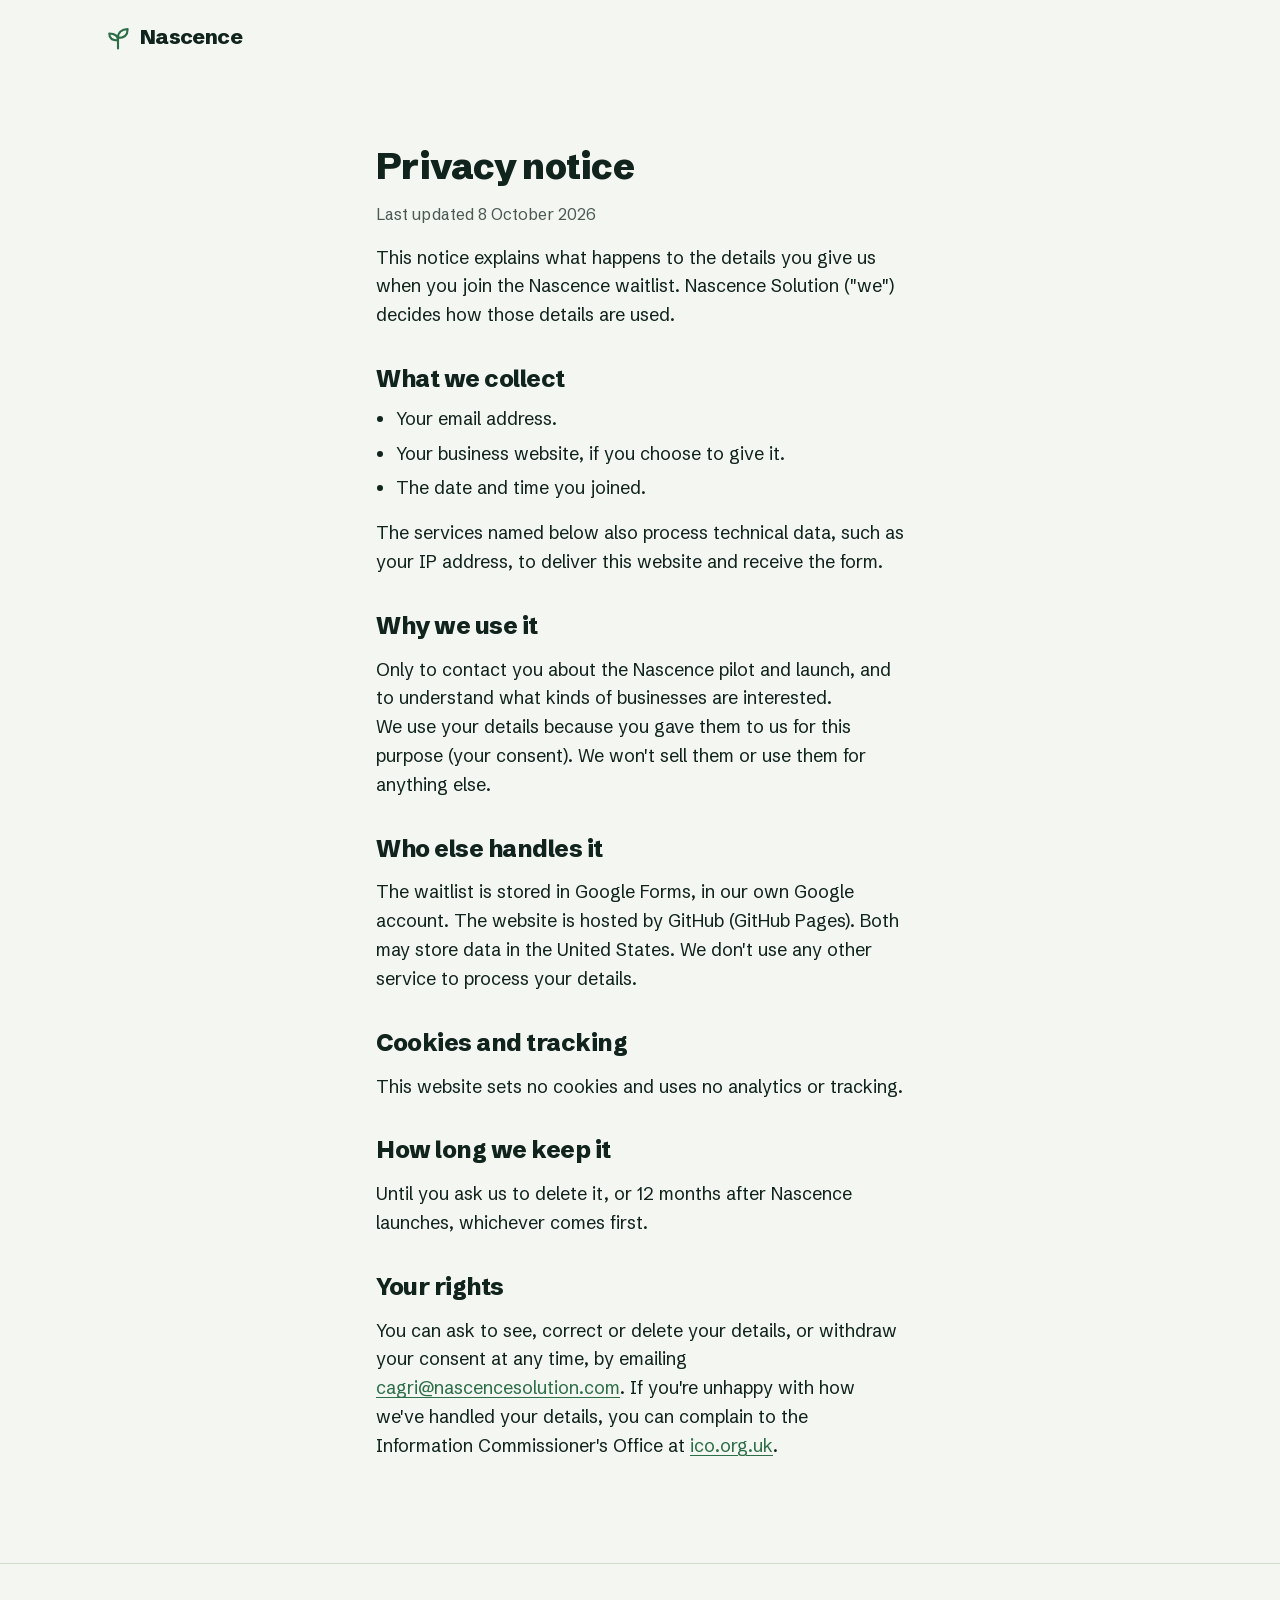
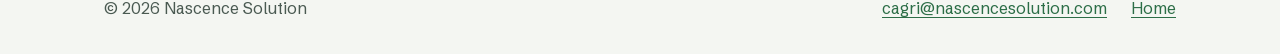
==== privacy/index.html @ f32fb053 "Nascence landing page and pilot waitlist Static site for nascencesolution.com: landing page, Google " ====
<!doctype html>
<!--
  Privacy notice for the waitlist.

  WHY THIS PAGE EXISTS
  The waitlist collects email addresses from UK visitors, which makes this
  personal data under the UK GDPR. The ICO expects a plain-language notice at
  the point of collection saying who we are, what we collect, why, who
  processes it, how long we keep it and how to exercise rights. It is linked
  directly under the form.

  KEEP IT TRUE
  Everything here must stay accurate as the site changes. If analytics, cookies
  or a new processor are ever added, this page must change in the same deploy.
  The legal entity line must be updated once the company is incorporated
  (see BEFORE-PRODUCTION.md).
-->
<html lang="en-GB">
<head>
  <meta charset="utf-8">
  <meta name="viewport" content="width=device-width, initial-scale=1">
  <!-- Same policy as index.html, minus the Google Forms allowance: this page
       has no form and no script. -->
  <meta http-equiv="Content-Security-Policy" content="default-src 'none'; style-src 'self'; font-src 'self'; img-src 'self' data:; base-uri 'none'; form-action 'none'">
  <meta name="referrer" content="strict-origin-when-cross-origin">
  <title>Privacy notice | Nascence</title>
  <meta name="description" content="How Nascence handles the details you give when you join the waitlist.">
  <link rel="canonical" href="https://nascencesolution.com/privacy/">
  <meta name="theme-color" content="#F4F6F2">
  <link rel="icon" href="/assets/favicon.svg" type="image/svg+xml">
  <link rel="stylesheet" href="/assets/styles.css">
</head>
<body>
  <a class="skip-link" href="#main">Skip to content</a>
  <header class="site-header">
    <div class="wrap header-row">
      <a class="wordmark" href="/" aria-label="Nascence home">
        <svg class="wordmark-mark" viewBox="0 0 32 32" aria-hidden="true" focusable="false">
          <path d="M16 29V15" />
          <path d="M16 17c0-6 4-10 11-10 0 7-4 10-11 10Z" />
          <path d="M16 20c0-5-3.5-8-10-8 0 6 3.5 8 10 8Z" />
        </svg>
        <span>Nascence</span>
      </a>
    </div>
  </header>

  <main id="main" class="page">
    <div class="wrap prose">
      <h1>Privacy notice</h1>
      <p class="muted">Last updated 8 October 2026</p>

      <p>This notice explains what happens to the details you give us when you join the Nascence waitlist. Nascence Solution ("we") decides how those details are used.</p>

      <h2>What we collect</h2>
      <ul>
        <li>Your email address.</li>
        <li>Your business website, if you choose to give it.</li>
        <li>The date and time you joined.</li>
      </ul>
      <p>The services named below also process technical data, such as your IP address, to deliver this website and receive the form.</p>

      <h2>Why we use it</h2>
      <p>Only to contact you about the Nascence pilot and launch, and to understand what kinds of businesses are interested. We use your details because you gave them to us for this purpose (your consent). We won't sell them or use them for anything else.</p>

      <h2>Who else handles it</h2>
      <p>The waitlist is stored in Google Forms, in our own Google account. The website is hosted by GitHub (GitHub Pages). Both may store data in the United States. We don't use any other service to process your details.</p>

      <h2>Cookies and tracking</h2>
      <p>This website sets no cookies and uses no analytics or tracking.</p>

      <h2>How long we keep it</h2>
      <p>Until you ask us to delete it, or 12 months after Nascence launches, whichever comes first.</p>

      <h2>Your rights</h2>
      <p>You can ask to see, correct or delete your details, or withdraw your consent at any time, by emailing <a href="mailto:cagri@nascencesolution.com">cagri@nascencesolution.com</a>. If you're unhappy with how we've handled your details, you can complain to the Information Commissioner's Office at <a href="https://ico.org.uk/make-a-complaint/">ico.org.uk</a>.</p>
    </div>
  </main>

  <footer class="site-footer">
    <div class="wrap footer-row">
      <p>© 2026 Nascence Solution</p>
      <ul class="footer-links">
        <li><a href="mailto:cagri@nascencesolution.com">cagri@nascencesolution.com</a></li>
        <li><a href="/">Home</a></li>
      </ul>
    </div>
  </footer>
</body>
</html>
---- assets/styles.css ----
/*
  Nascence landing page styles.

  DESIGN INTENT (why it looks like this)
  - Audience: UK small-business owners (joiners, cafés, accountants, shops).
    They need to trust it with ad money, so the page is calm, readable and
    plain. All the boldness goes into one place: the hero "experiment" that
    shows three ad versions with budget moving between them. Everything else
    stays quiet.
  - Palette: "new growth". Deep green ink on a cool, faintly green paper, with
    one marigold accent reserved for the winning ad version. Marigold means
    "this one is winning" and is used nowhere else.
  - Type: one family, Schibsted Grotesk (SIL Open Font License, self-hosted in
    /fonts so no request goes to Google). The ad cards deliberately use Arial
    because that is what real Google search ads render in, which makes the
    illustration instantly recognisable.
  - Type scale follows the classic progression from The Elements of
    Typographic Style (14 / 16 / 18 / 21 / 24 / 36 / 48 / 60 px).

  CSS STRUCTURE
  Tokens -> base -> layout helpers -> components, in source order. Components
  use single-class selectors so specificity stays flat and section spacing
  can't be accidentally cancelled by a more specific rule.
*/

/* ---------- Fonts ---------- */

/* Latin covers English copy; latin-ext covers names with accents (e.g. Ç, ğ)
   that waitlist users might type and that we may later show back to them. */
@font-face {
  font-family: "Schibsted Grotesk";
  font-style: normal;
  font-weight: 400 900;
  font-display: swap;
  src: url("/fonts/schibsted-grotesk-latin.woff2") format("woff2");
  unicode-range: U+0000-00FF, U+0131, U+0152-0153, U+02BB-02BC, U+02C6, U+02DA, U+02DC, U+0304, U+0308, U+0329, U+2000-206F, U+20AC, U+2122, U+2191, U+2193, U+2212, U+2215, U+FEFF, U+FFFD;
}
@font-face {
  font-family: "Schibsted Grotesk";
  font-style: normal;
  font-weight: 400 900;
  font-display: swap;
  src: url("/fonts/schibsted-grotesk-latin-ext.woff2") format("woff2");
  unicode-range: U+0100-02BA, U+02BD-02C5, U+02C7-02CC, U+02CE-02D7, U+02DD-02FF, U+0304, U+0308, U+0329, U+1D00-1DBF, U+1E00-1E9F, U+1EF2-1EFF, U+2020, U+20A0-20AB, U+20AD-20C4, U+2113, U+2C60-2C7F, U+A720-A7FF;
}

/* ---------- Tokens ---------- */

:root {
  /* Colour. Contrast checked against --paper and --tint:
     --ink 15.6:1, --ink-soft 6.9:1, --leaf 5.3:1 (all pass WCAG AA for body text). */
  --paper: #F4F6F2;      /* page background: cool off-white with a hint of green */
  --tint: #E8EEE5;       /* alternate section background, to separate topics without rules */
  --card: #FFFFFF;       /* ad cards: real search results sit on white */
  --ink: #10231C;        /* text: deep green-black, softer than pure black */
  --ink-soft: #4A5A52;   /* secondary text */
  --leaf: #2C6E47;       /* links, buttons, the seedling mark */
  --leaf-deep: #1E5234;  /* button hover/active */
  --rule: #CFD9CC;       /* hairlines and input borders */
  --marigold: #E9A62B;   /* the winning ad version, and nothing else */
  --marigold-soft: #FBEFD6;
  --error: #A3261B;      /* form errors: 6.6:1 on paper */

  /* Type */
  --font: "Schibsted Grotesk", system-ui, -apple-system, "Segoe UI", Roboto, sans-serif;
  --font-ad: Arial, "Helvetica Neue", Helvetica, sans-serif;
  --step--1: 0.875rem;   /* 14 */
  --step-0: 1rem;        /* 16 */
  --step-1: 1.125rem;    /* 18: body */
  --step-2: 1.3125rem;   /* 21 */
  --step-3: 1.5rem;      /* 24 */
  --step-4: clamp(1.75rem, 1.2rem + 2vw, 2.25rem);   /* 28 -> 36: section headings */
  --step-5: clamp(2.25rem, 1.2rem + 4.2vw, 3.75rem); /* 36 -> 60: hero headline */

  /* Space and shape */
  --gutter: clamp(1rem, 4vw, 2.5rem);
  --section-space: clamp(3.5rem, 8vw, 6.5rem);
  --measure: 38rem;      /* ~65-70 characters at body size */
  --radius-s: 6px;       /* inputs, chips */
  --radius-m: 10px;      /* ad cards, the experiment panel */
}

/* ---------- Base ---------- */

*,
*::before,
*::after { box-sizing: border-box; }

html {
  -webkit-text-size-adjust: 100%;
  text-size-adjust: 100%;
  scroll-behavior: smooth;
}

body {
  margin: 0;
  background: var(--paper);
  color: var(--ink);
  font-family: var(--font);
  font-size: var(--step-1);
  line-height: 1.6;
  font-feature-settings: "kern", "liga";
  text-rendering: optimizeLegibility;
}

h1, h2, h3 {
  margin: 0;
  line-height: 1.12;
  letter-spacing: -0.02em;
  text-wrap: balance;
}

p { margin: 0; text-wrap: pretty; }

a { color: var(--leaf); text-underline-offset: 0.18em; text-decoration-thickness: 1px; }
a:hover { color: var(--leaf-deep); text-decoration-thickness: 2px; }

/* One visible focus style for every interactive element (keyboard users). */
:focus-visible {
  outline: 3px solid var(--leaf);
  outline-offset: 3px;
  border-radius: 2px;
}

.visually-hidden {
  position: absolute !important;
  width: 1px;
  height: 1px;
  padding: 0;
  margin: -1px;
  overflow: hidden;
  clip: rect(0 0 0 0);
  white-space: nowrap;
  border: 0;
}

.skip-link {
  position: absolute;
  left: var(--gutter);
  top: -4rem;
  z-index: 10;
  padding: 0.5rem 0.875rem;
  background: var(--ink);
  color: var(--paper);
  border-radius: var(--radius-s);
}
.skip-link:focus { top: 0.75rem; color: var(--paper); }

/* ---------- Layout helpers ---------- */

.wrap {
  width: 100%;
  max-width: 72rem;
  margin-inline: auto;
  padding-inline: var(--gutter);
}

.section { padding-block: var(--section-space); }
.section-tint { background: var(--tint); }

.prose { max-width: var(--measure); }
.prose > * + * { margin-top: 1rem; }

.two-col {
  display: grid;
  gap: clamp(2rem, 5vw, 4rem);
  align-items: start;
}
@media (min-width: 60rem) {
  .two-col { grid-template-columns: minmax(0, 1.1fr) minmax(0, 0.9fr); }
}

/* Section headings share one rhythm; the gap below is set here, once. */
.section h2 {
  font-size: var(--step-4);
  font-weight: 800;
  margin-bottom: 1.5rem;
}
.prose h2 { margin-bottom: 0; }

/* ---------- Header ---------- */

.site-header { padding-block: 1.25rem; }

.header-row {
  display: flex;
  align-items: center;
  justify-content: space-between;
  gap: 1rem;
}

.wordmark {
  display: inline-flex;
  align-items: center;
  gap: 0.5rem;
  color: var(--ink);
  font-size: var(--step-2);
  font-weight: 800;
  letter-spacing: -0.03em;
  text-decoration: none;
}
.wordmark:hover { color: var(--ink); }

.wordmark-mark {
  width: 1.75rem;
  height: 1.75rem;
  fill: none;
  stroke: var(--leaf);
  stroke-width: 2.4;
  stroke-linecap: round;
  stroke-linejoin: round;
}

.header-cta {
  font-size: var(--step-0);
  font-weight: 600;
  white-space: nowrap;
}

/* ---------- Hero ---------- */

.hero { padding-block: clamp(1.5rem, 5vw, 4rem) var(--section-space); }

.hero-grid {
  display: grid;
  gap: clamp(2.5rem, 6vw, 4.5rem);
  align-items: start;
}
@media (min-width: 62rem) {
  .hero-grid { grid-template-columns: minmax(0, 1fr) minmax(0, 1fr); }
}

.hero h1 {
  font-size: var(--step-5);
  font-weight: 850;
  letter-spacing: -0.035em;
  max-width: 18ch;               /* keeps the headline to ~4 lines on desktop */
}

.lead {
  margin-top: 1.25rem;
  max-width: 34rem;
  font-size: var(--step-2);
  line-height: 1.5;
  color: var(--ink-soft);
}

/* ---------- Waitlist form ---------- */

.waitlist {
  margin-top: 2rem;
  max-width: 30rem;
  display: grid;
  gap: 1rem;
}

.field { display: grid; gap: 0.375rem; }

.field label {
  font-size: var(--step-0);
  font-weight: 600;
}
.optional { font-weight: 400; color: var(--ink-soft); }

.field input {
  width: 100%;
  min-height: 3rem;              /* 48px: comfortable touch target */
  padding: 0.625rem 0.875rem;
  font: inherit;
  font-size: var(--step-1);      /* >= 16px stops iOS zooming on focus */
  color: var(--ink);
  background: var(--card);
  border: 1.5px solid var(--rule);
  border-radius: var(--radius-s);
}
.field input::placeholder { color: #7D8A83; }
.field input:hover { border-color: #AFC0AB; }
.field input:focus-visible { outline-offset: 1px; border-color: var(--leaf); }
.field input[aria-invalid="true"] { border-color: var(--error); }

.field-error {
  font-size: var(--step-0);
  color: var(--error);
}

.button {
  display: inline-flex;
  align-items: center;
  justify-content: center;
  min-height: 3.125rem;
  padding: 0.75rem 1.5rem;
  font: inherit;
  font-size: var(--step-1);
  font-weight: 700;
  color: #FFFFFF;
  background: var(--leaf);
  border: 0;
  border-radius: var(--radius-s);
  text-decoration: none;
  cursor: pointer;
  transition: background-color 120ms ease;
}
.button:hover { background: var(--leaf-deep); color: #FFFFFF; }
.button[aria-disabled="true"] { opacity: 0.7; cursor: progress; }
.waitlist .button { justify-self: start; }

.form-note {
  font-size: var(--step-0);
  color: var(--ink-soft);
  line-height: 1.5;
}

.form-status:empty { display: none; }
.form-status {
  font-size: var(--step-0);
  font-weight: 600;
}
.form-status[data-tone="error"] { color: var(--error); }

/* Shown in place of the form after a successful join (main.js). */
.waitlist-done {
  margin-top: 2rem;
  max-width: 30rem;
  padding: 1.25rem 1.375rem;
  background: var(--card);
  border-left: 4px solid var(--leaf);
  border-radius: var(--radius-s);
}
.waitlist-done h2 {
  font-size: var(--step-3);
  font-weight: 800;
  margin-bottom: 0.5rem;
}
.waitlist-done p { color: var(--ink-soft); }

/* ---------- The experiment (hero illustration) ---------- */

.experiment {
  margin: 0;
  padding: clamp(1rem, 3vw, 1.5rem);
  background: var(--tint);
  border-radius: var(--radius-m);
}

.experiment-head {
  display: flex;
  align-items: baseline;
  justify-content: space-between;
  gap: 1rem;
  margin-bottom: 1rem;
}
.experiment-title { font-weight: 700; font-size: var(--step-0); }
.experiment-week {
  font-size: var(--step--1);
  color: var(--ink-soft);
  font-variant-numeric: tabular-nums;
}

.ads {
  list-style: none;
  margin: 0;
  padding: 0;
  display: grid;
  gap: 1rem;
}

.ad-angle {
  font-size: var(--step--1);
  font-weight: 600;
  color: var(--ink-soft);
  margin-bottom: 0.375rem;
}

/* Mimics a Google search ad closely enough to be recognised at a glance. */
.ad-card {
  padding: 0.875rem 1rem;
  background: var(--card);
  border: 1.5px solid transparent;
  border-radius: var(--radius-m);
  font-family: var(--font-ad);
  transition: border-color 400ms ease, box-shadow 400ms ease;
}
.ad-meta {
  font-size: 0.8125rem;
  color: #202124;
  line-height: 1.4;
}
.ad-sponsored { font-weight: 700; margin-right: 0.375rem; }
.ad-title {
  margin-top: 0.25rem;
  font-size: 1.125rem;
  line-height: 1.3;
  color: #1A0DAB;              /* Google's ad headline blue */
}
.ad-desc {
  margin-top: 0.25rem;
  font-size: 0.875rem;
  line-height: 1.45;
  color: #4D5156;
}

/* Budget share bar. Width comes from --share (set by main.js per week).
   The default widths below are the final illustrative state, so the figure
   is meaningful with JavaScript off or reduced motion on. */
.share {
  margin-top: 0.5rem;
  height: 0.5rem;
  background: rgba(16, 35, 28, 0.08);
  border-radius: 999px;
  overflow: hidden;
}
.share-bar {
  display: block;
  height: 100%;
  width: calc(var(--share, 33) * 1%);
  background: var(--leaf);
  border-radius: inherit;
  transition: width 900ms cubic-bezier(0.22, 1, 0.36, 1), background-color 400ms ease;
}
.ad[data-ad="a"] .share-bar { --share: 24; }
.ad[data-ad="b"] .share-bar { --share: 61; }
.ad[data-ad="c"] .share-bar { --share: 15; }

/* The winner: the only place marigold appears on the page. */
.ad.is-leading .ad-card {
  border-color: var(--marigold);
  box-shadow: 0 0 0 4px var(--marigold-soft);
}
.ad.is-leading .share-bar { background: var(--marigold); }

.experiment figcaption {
  margin-top: 1.125rem;
  font-size: var(--step--1);
  line-height: 1.5;
  color: var(--ink-soft);
}

.replay {
  margin-left: 0.25rem;
  padding: 0;
  font: inherit;
  font-weight: 600;
  color: var(--leaf);
  background: none;
  border: 0;
  text-decoration: underline;
  text-underline-offset: 0.18em;
  cursor: pointer;
}

/* ---------- Channels and controls (definition lists) ---------- */

.channels,
.controls {
  margin: 0;
  display: grid;
  gap: 0;
}
@media (min-width: 48rem) {
  .channels,
  .controls { grid-template-columns: repeat(2, minmax(0, 1fr)); column-gap: clamp(2rem, 5vw, 4rem); }
}

.channel,
.control {
  padding-block: 1.25rem;
  border-top: 1px solid var(--rule);
}

.channel dt,
.control dt {
  font-size: var(--step-2);
  font-weight: 750;
  letter-spacing: -0.01em;
}
.channel dd,
.control dd {
  margin: 0.375rem 0 0;
  color: var(--ink-soft);
  max-width: 34rem;
}

/* ---------- Differentiator ---------- */

.evidence {
  padding-left: 1rem;
  border-left: 3px solid var(--leaf);
  font-size: var(--step-0);
  color: var(--ink-soft);
}

.dimensions {
  padding: clamp(1.25rem, 3vw, 1.75rem);
  background: var(--paper);
  border-radius: var(--radius-m);
}
.dimensions-title { font-weight: 700; margin-bottom: 0.5rem; }
.dimensions dl { margin: 0; }
.dimension { padding-block: 0.875rem; }
.dimension + .dimension { border-top: 1px solid var(--rule); }
.dimension dt { font-size: var(--step-0); color: var(--ink-soft); }
.dimension dd {
  margin: 0.5rem 0 0;
  display: flex;
  flex-wrap: wrap;
  gap: 0.375rem;
}
.chip {
  display: inline-block;
  padding: 0.25rem 0.625rem;
  font-size: var(--step--1);
  font-weight: 600;
  background: var(--card);
  border: 1px solid var(--rule);
  border-radius: var(--radius-s);
}

/* ---------- Steps (a real sequence, so numbered) ---------- */

.steps {
  list-style: none;
  margin: 0;
  padding: 0;
  display: grid;
  gap: 1.75rem;
  counter-reset: step;
}
@media (min-width: 48rem) {
  .steps { grid-template-columns: repeat(2, minmax(0, 1fr)); column-gap: clamp(2rem, 5vw, 4rem); }
}
@media (min-width: 70rem) {
  .steps { grid-template-columns: repeat(4, minmax(0, 1fr)); }
}

.steps li {
  counter-increment: step;
  display: grid;
  gap: 0.5rem;
  align-content: start;
}
.steps li::before {
  content: counter(step);
  display: grid;
  place-items: center;
  width: 2.25rem;
  height: 2.25rem;
  font-weight: 800;
  color: #FFFFFF;
  background: var(--leaf);
  border-radius: 50%;
}
.steps h3 { font-size: var(--step-2); font-weight: 750; }
.steps p { color: var(--ink-soft); }

/* ---------- Pricing ---------- */

/* Narrow phones: the table scrolls inside its own box instead of
   making the whole page scroll sideways. */
.table-scroll { overflow-x: auto; }

.pricing {
  width: 100%;
  min-width: 32rem;
  border-collapse: collapse;
  font-size: var(--step-1);
}
.pricing th,
.pricing td {
  padding: 0.875rem 1rem 0.875rem 0;
  text-align: left;
  vertical-align: top;
  border-bottom: 1px solid var(--rule);
}
.pricing thead th {
  font-size: var(--step-0);
  font-weight: 600;
  color: var(--ink-soft);
}
.pricing tbody th { font-weight: 750; white-space: nowrap; }
.pricing td:last-child,
.pricing th:last-child {
  text-align: right;
  padding-right: 0;
  font-variant-numeric: tabular-nums;
  white-space: nowrap;
}
.pricing tbody td:last-child { font-weight: 700; }

.table-note {
  margin-top: 1rem;
  max-width: var(--measure);
  font-size: var(--step-0);
  color: var(--ink-soft);
}

/* ---------- Closing ---------- */

.closing .button { margin-top: 1.5rem; }

/* ---------- Footer ---------- */

.site-footer {
  padding-block: 2rem;
  border-top: 1px solid var(--rule);
  font-size: var(--step-0);
  color: var(--ink-soft);
}
.footer-row {
  display: flex;
  flex-wrap: wrap;
  justify-content: space-between;
  gap: 0.75rem 2rem;
}
.footer-links {
  list-style: none;
  margin: 0;
  padding: 0;
  display: flex;
  flex-wrap: wrap;
  gap: 0.5rem 1.5rem;
}

/* ---------- Simple pages (privacy, 404) ---------- */

.page { padding-block: clamp(2rem, 6vw, 4.5rem) var(--section-space); }
.page h1 {
  font-size: var(--step-4);
  font-weight: 850;
  margin-bottom: 1rem;
}
.page h2 {
  font-size: var(--step-3);
  font-weight: 800;
  margin-top: 2.25rem;
}
.page ul { padding-left: 1.25rem; margin: 0.75rem 0 0; }
.page li + li { margin-top: 0.375rem; }
.page .muted { color: var(--ink-soft); font-size: var(--step-0); }

/* ---------- Motion preferences ---------- */

/* Visitors who ask for reduced motion get the final state immediately;
   main.js also skips the week-by-week sequence for them. */
@media (prefers-reduced-motion: reduce) {
  html { scroll-behavior: auto; }
  *,
  *::before,
  *::after {
    transition-duration: 0.01ms !important;
    animation-duration: 0.01ms !important;
  }
}
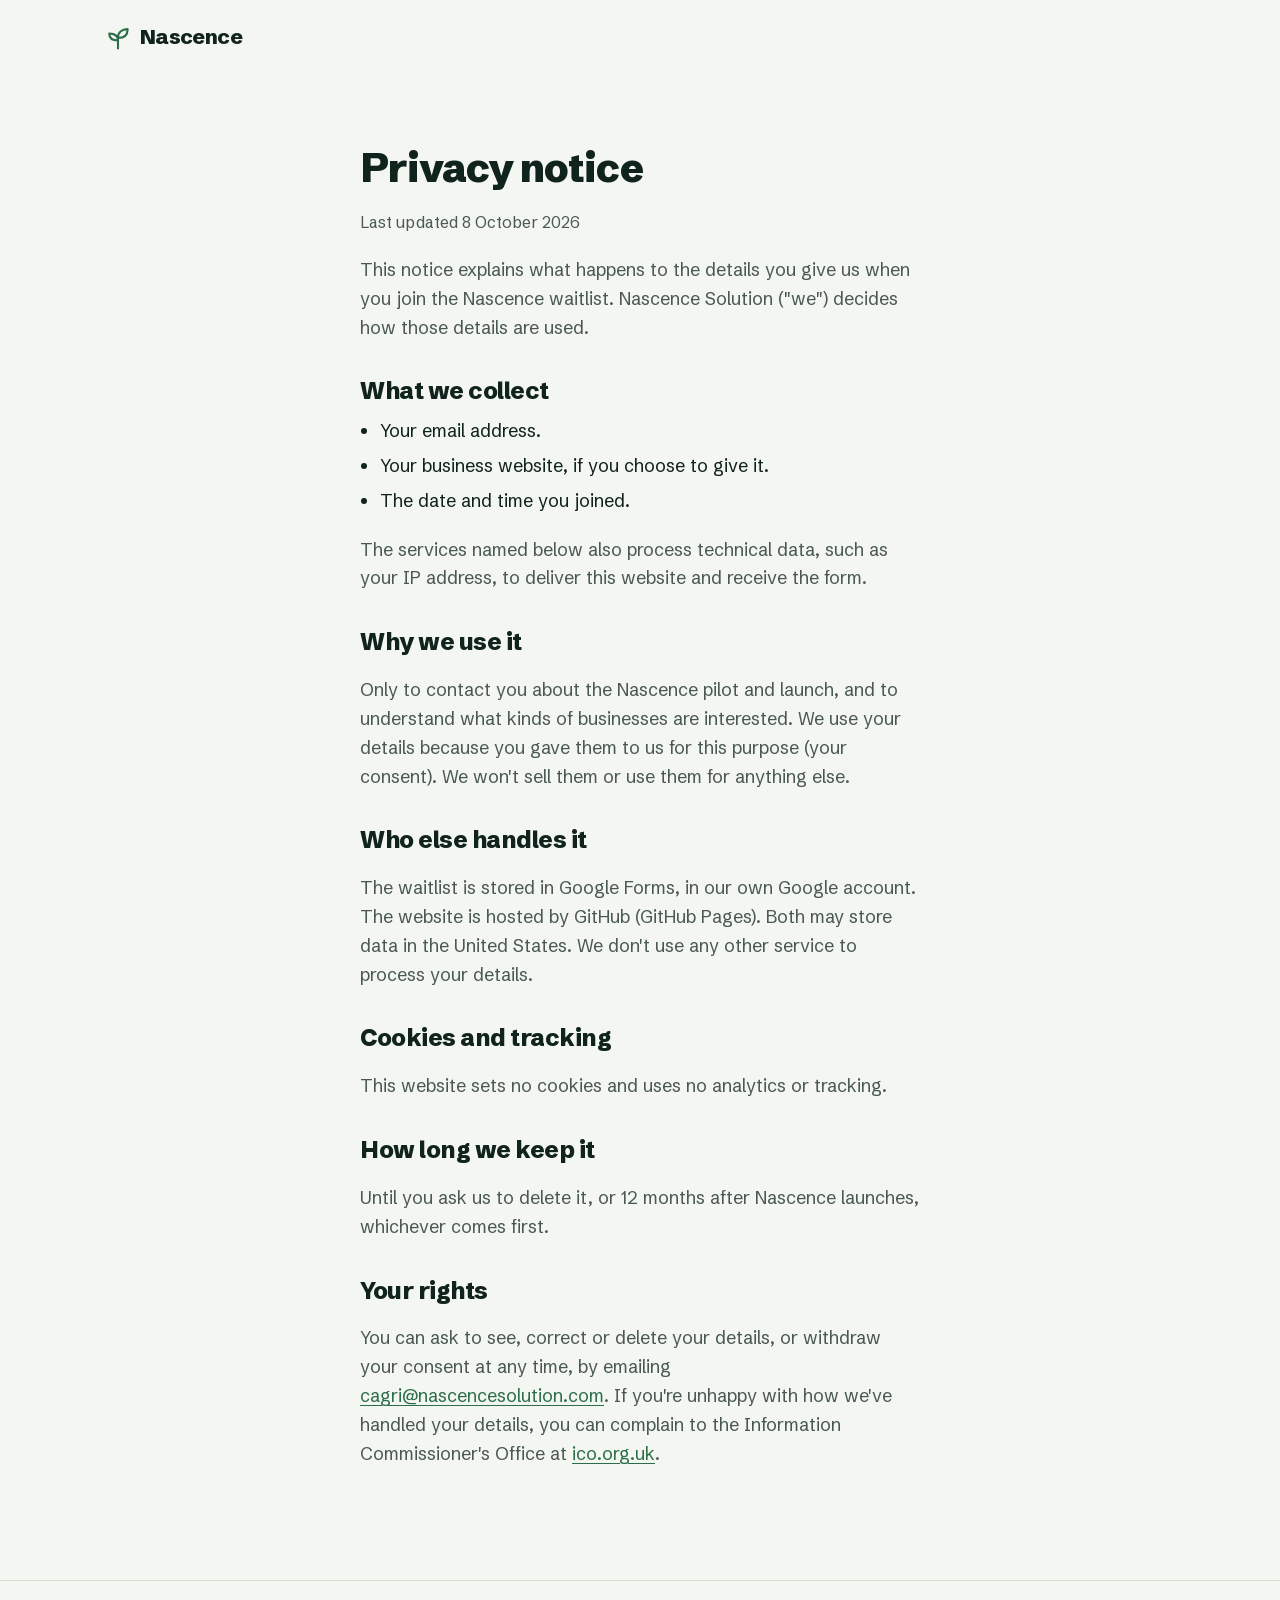
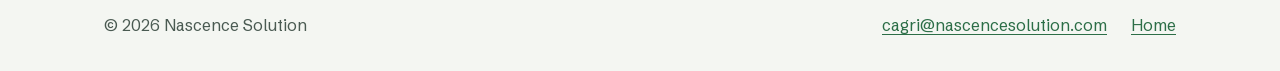
==== commit 18247fca: "Redesign: real dark theme, icons, cards, inline waitlist form Chrome's auto dark mode was force-inve" ====
--- a/privacy/index.html
+++ b/privacy/index.html
@@ -26,7 +26,7 @@
   <title>Privacy notice | Nascence</title>
   <meta name="description" content="How Nascence handles the details you give when you join the waitlist.">
   <link rel="canonical" href="https://nascencesolution.com/privacy/">
-  <meta name="theme-color" content="#F4F6F2">
+  <meta name="color-scheme" content="light dark">
   <link rel="icon" href="/assets/favicon.svg" type="image/svg+xml">
   <link rel="stylesheet" href="/assets/styles.css">
 </head>
--- a/assets/styles.css
+++ b/assets/styles.css
@@ -3,30 +3,30 @@
 
   DESIGN INTENT (why it looks like this)
   - Audience: UK small-business owners (joiners, cafés, accountants, shops).
-    They need to trust it with ad money, so the page is calm, readable and
-    plain. All the boldness goes into one place: the hero "experiment" that
-    shows three ad versions with budget moving between them. Everything else
-    stays quiet.
-  - Palette: "new growth". Deep green ink on a cool, faintly green paper, with
-    one marigold accent reserved for the winning ad version. Marigold means
-    "this one is winning" and is used nowhere else.
+    They need to trust it with ad money, so the page is calm and readable,
+    with the boldness spent in one place: the hero "experiment" showing three
+    ad versions with budget moving between them.
+  - Palette: "new growth". Deep green ink, leaf green for actions, and one
+    marigold accent reserved for the winning ad version. Marigold means "this
+    one is winning" and appears nowhere else.
+  - Two real themes. Light follows the visitor's system setting by default and
+    dark is a designed theme, not an inversion. Declaring both (here and in the
+    color-scheme meta tag) stops Chrome's "auto dark mode" from force-inverting
+    the page. That inversion turned the first version's ad headlines pink and
+    was the main reason it looked broken.
   - Type: one family, Schibsted Grotesk (SIL Open Font License, self-hosted in
-    /fonts so no request goes to Google). The ad cards deliberately use Arial
-    because that is what real Google search ads render in, which makes the
-    illustration instantly recognisable.
-  - Type scale follows the classic progression from The Elements of
-    Typographic Style (14 / 16 / 18 / 21 / 24 / 36 / 48 / 60 px).
+    /fonts so no request goes to Google). The ad cards use Arial because real
+    Google search ads do, which makes the illustration instantly recognisable.
 
   CSS STRUCTURE
-  Tokens -> base -> layout helpers -> components, in source order. Components
-  use single-class selectors so specificity stays flat and section spacing
-  can't be accidentally cancelled by a more specific rule.
+  Fonts -> tokens (light, then dark) -> base -> layout -> components, in that
+  order. Components use single-class selectors so specificity stays flat.
 */
 
 /* ---------- Fonts ---------- */
 
 /* Latin covers English copy; latin-ext covers names with accents (e.g. Ç, ğ)
-   that waitlist users might type and that we may later show back to them. */
+   that waitlist users might type and that we may show back to them. */
 @font-face {
   font-family: "Schibsted Grotesk";
   font-style: normal;
@@ -44,40 +44,83 @@
   unicode-range: U+0100-02BA, U+02BD-02C5, U+02C7-02CC, U+02CE-02D7, U+02DD-02FF, U+0304, U+0308, U+0329, U+1D00-1DBF, U+1E00-1E9F, U+1EF2-1EFF, U+2020, U+20A0-20AB, U+20AD-20C4, U+2113, U+2C60-2C7F, U+A720-A7FF;
 }
 
-/* ---------- Tokens ---------- */
+/* ---------- Tokens: light theme ---------- */
 
 :root {
-  /* Colour. Contrast checked against --paper and --tint:
-     --ink 15.6:1, --ink-soft 6.9:1, --leaf 5.3:1 (all pass WCAG AA for body text). */
-  --paper: #F4F6F2;      /* page background: cool off-white with a hint of green */
-  --tint: #E8EEE5;       /* alternate section background, to separate topics without rules */
-  --card: #FFFFFF;       /* ad cards: real search results sit on white */
-  --ink: #10231C;        /* text: deep green-black, softer than pure black */
-  --ink-soft: #4A5A52;   /* secondary text */
-  --leaf: #2C6E47;       /* links, buttons, the seedling mark */
-  --leaf-deep: #1E5234;  /* button hover/active */
-  --rule: #CFD9CC;       /* hairlines and input borders */
-  --marigold: #E9A62B;   /* the winning ad version, and nothing else */
+  color-scheme: light dark;
+
+  --paper: #F4F6F2;        /* page background */
+  --tint: #EAF0E7;         /* alternate sections */
+  --surface: #FFFFFF;      /* cards and panels */
+  --surface-2: #F1F5EF;    /* icon tiles, inputs on panels */
+  --ink: #10231C;          /* main text: 15.6:1 on paper */
+  --ink-soft: #4A5A52;     /* secondary text: 6.9:1 */
+  --leaf: #2C6E47;         /* links, icons: 5.3:1 */
+  --button: #2C6E47;       /* primary button background */
+  --button-hover: #1E5234;
+  --button-ink: #FFFFFF;
+  --rule: #D5DED2;         /* borders */
+  --rule-strong: #B9C8B5;
+  --marigold: #E9A62B;     /* the winning ad version, and nothing else */
   --marigold-soft: #FBEFD6;
-  --error: #A3261B;      /* form errors: 6.6:1 on paper */
-
-  /* Type */
+  --error: #A3261B;
+  --shadow: 0 1px 2px rgba(16, 35, 28, 0.06), 0 8px 24px rgba(16, 35, 28, 0.06);
+
+  /* Google search ad colours (light) so the illustration reads as a real ad. */
+  --ad-bg: #FFFFFF;
+  --ad-title: #1A0DAB;
+  --ad-text: #202124;
+  --ad-desc: #4D5156;
+  --bar-track: rgba(16, 35, 28, 0.08);
+
   --font: "Schibsted Grotesk", system-ui, -apple-system, "Segoe UI", Roboto, sans-serif;
   --font-ad: Arial, "Helvetica Neue", Helvetica, sans-serif;
-  --step--1: 0.875rem;   /* 14 */
-  --step-0: 1rem;        /* 16 */
-  --step-1: 1.125rem;    /* 18: body */
-  --step-2: 1.3125rem;   /* 21 */
-  --step-3: 1.5rem;      /* 24 */
-  --step-4: clamp(1.75rem, 1.2rem + 2vw, 2.25rem);   /* 28 -> 36: section headings */
-  --step-5: clamp(2.25rem, 1.2rem + 4.2vw, 3.75rem); /* 36 -> 60: hero headline */
-
-  /* Space and shape */
+
+  /* Type scale (14 / 16 / 18 / 21 / 24 / 36 / 56 px). */
+  --step--1: 0.875rem;
+  --step-0: 1rem;
+  --step-1: 1.125rem;
+  --step-2: 1.3125rem;
+  --step-3: 1.5rem;
+  --step-4: clamp(1.875rem, 1.3rem + 2vw, 2.5rem);
+  --step-5: clamp(2.375rem, 1.5rem + 3.4vw, 3.625rem);
+
   --gutter: clamp(1rem, 4vw, 2.5rem);
-  --section-space: clamp(3.5rem, 8vw, 6.5rem);
-  --measure: 38rem;      /* ~65-70 characters at body size */
-  --radius-s: 6px;       /* inputs, chips */
-  --radius-m: 10px;      /* ad cards, the experiment panel */
+  --section-space: clamp(4rem, 9vw, 7rem);
+  --measure: 40rem;
+  --radius-s: 8px;
+  --radius-m: 14px;
+  --radius-l: 20px;
+}
+
+/* ---------- Tokens: dark theme ---------- */
+
+@media (prefers-color-scheme: dark) {
+  :root {
+    --paper: #0D1612;
+    --tint: #111D18;
+    --surface: #15231D;
+    --surface-2: #1B2C24;
+    --ink: #E7F0EA;        /* 14.9:1 on paper */
+    --ink-soft: #A2B5AA;   /* 8.1:1 */
+    --leaf: #63CF92;       /* 9.2:1 */
+    --button: #4CC383;
+    --button-hover: #6BD69B;
+    --button-ink: #062014; /* dark text on a bright button: 8.9:1 */
+    --rule: #22352B;
+    --rule-strong: #2F4839;
+    --marigold: #F2B33D;
+    --marigold-soft: rgba(242, 179, 61, 0.16);
+    --error: #FF8F85;
+    --shadow: 0 1px 2px rgba(0, 0, 0, 0.4), 0 12px 32px rgba(0, 0, 0, 0.35);
+
+    /* Google's own dark-mode search ad colours. */
+    --ad-bg: #202124;
+    --ad-title: #8AB4F8;
+    --ad-text: #E8EAED;
+    --ad-desc: #BDC1C6;
+    --bar-track: rgba(231, 240, 234, 0.1);
+  }
 }
 
 /* ---------- Base ---------- */
@@ -90,6 +133,7 @@
   -webkit-text-size-adjust: 100%;
   text-size-adjust: 100%;
   scroll-behavior: smooth;
+  scroll-padding-top: 1.5rem;
 }
 
 body {
@@ -101,6 +145,7 @@
   line-height: 1.6;
   font-feature-settings: "kern", "liga";
   text-rendering: optimizeLegibility;
+  -webkit-font-smoothing: antialiased;
 }
 
 h1, h2, h3 {
@@ -111,15 +156,16 @@
 }
 
 p { margin: 0; text-wrap: pretty; }
+ul, ol { margin: 0; padding: 0; }
 
 a { color: var(--leaf); text-underline-offset: 0.18em; text-decoration-thickness: 1px; }
-a:hover { color: var(--leaf-deep); text-decoration-thickness: 2px; }
+a:hover { text-decoration-thickness: 2px; }
 
 /* One visible focus style for every interactive element (keyboard users). */
 :focus-visible {
   outline: 3px solid var(--leaf);
   outline-offset: 3px;
-  border-radius: 2px;
+  border-radius: 4px;
 }
 
 .visually-hidden {
@@ -134,6 +180,8 @@
   border: 0;
 }
 
+.sprite { display: none; }
+
 .skip-link {
   position: absolute;
   left: var(--gutter);
@@ -146,7 +194,7 @@
 }
 .skip-link:focus { top: 0.75rem; color: var(--paper); }
 
-/* ---------- Layout helpers ---------- */
+/* ---------- Layout ---------- */
 
 .wrap {
   width: 100%;
@@ -158,25 +206,76 @@
 .section { padding-block: var(--section-space); }
 .section-tint { background: var(--tint); }
 
-.prose { max-width: var(--measure); }
-.prose > * + * { margin-top: 1rem; }
-
-.two-col {
-  display: grid;
-  gap: clamp(2rem, 5vw, 4rem);
-  align-items: start;
-}
-@media (min-width: 60rem) {
-  .two-col { grid-template-columns: minmax(0, 1.1fr) minmax(0, 0.9fr); }
-}
-
-/* Section headings share one rhythm; the gap below is set here, once. */
-.section h2 {
+/* Every section heading block is left-aligned with the page grid (the first
+   version centred some of them by accident). */
+.section-head {
+  max-width: var(--measure);
+  margin-bottom: clamp(2rem, 4vw, 3rem);
+}
+.section-head h2,
+.prose h2,
+.closing h2 {
   font-size: var(--step-4);
   font-weight: 800;
-  margin-bottom: 1.5rem;
-}
-.prose h2 { margin-bottom: 0; }
+}
+.section-lead {
+  margin-top: 0.875rem;
+  font-size: var(--step-1);
+  color: var(--ink-soft);
+}
+
+.prose { max-width: var(--measure); }
+.prose > * + * { margin-top: 1.25rem; }
+.prose p { color: var(--ink-soft); }
+
+.two-col {
+  display: grid;
+  gap: clamp(2.5rem, 5vw, 4.5rem);
+  align-items: center;
+}
+@media (min-width: 60rem) {
+  .two-col { grid-template-columns: minmax(0, 1.05fr) minmax(0, 0.95fr); }
+}
+
+/* Small inline SVG icons from the sprite in index.html. */
+.icon {
+  width: 1.375rem;
+  height: 1.375rem;
+  fill: none;
+  stroke: currentColor;
+  stroke-width: 1.75;
+  stroke-linecap: round;
+  stroke-linejoin: round;
+}
+
+/* ---------- Buttons ---------- */
+
+.button {
+  display: inline-flex;
+  align-items: center;
+  justify-content: center;
+  min-height: 3.25rem;
+  padding: 0.75rem 1.5rem;
+  font: inherit;
+  font-size: var(--step-1);
+  font-weight: 700;
+  white-space: nowrap;
+  color: var(--button-ink);
+  background: var(--button);
+  border: 0;
+  border-radius: var(--radius-s);
+  text-decoration: none;
+  cursor: pointer;
+  transition: background-color 120ms ease;
+}
+.button:hover { background: var(--button-hover); color: var(--button-ink); }
+.button[aria-disabled="true"] { opacity: 0.7; cursor: progress; }
+
+.button-small {
+  min-height: 2.5rem;
+  padding: 0.5rem 1rem;
+  font-size: var(--step-0);
+}
 
 /* ---------- Header ---------- */
 
@@ -211,101 +310,149 @@
   stroke-linejoin: round;
 }
 
-.header-cta {
-  font-size: var(--step-0);
+.site-nav {
+  display: flex;
+  align-items: center;
+  gap: 1.5rem;
+  font-size: var(--step-0);
+}
+.site-nav a:not(.button) {
+  color: var(--ink-soft);
+  text-decoration: none;
+  font-weight: 500;
+}
+.site-nav a:not(.button):hover { color: var(--ink); }
+/* Phones: only the call to action fits next to the wordmark. */
+@media (max-width: 40rem) {
+  .site-nav a:not(.button) { display: none; }
+}
+
+/* ---------- Hero ---------- */
+
+.hero { padding-block: clamp(2rem, 6vw, 4.5rem) var(--section-space); }
+
+.hero-grid {
+  display: grid;
+  gap: clamp(3rem, 6vw, 4.5rem);
+  align-items: center;
+}
+@media (min-width: 62rem) {
+  .hero-grid { grid-template-columns: minmax(0, 1.05fr) minmax(0, 0.95fr); }
+}
+
+.status-pill {
+  display: inline-flex;
+  align-items: center;
+  gap: 0.5rem;
+  margin-bottom: 1.5rem;
+  padding: 0.375rem 0.875rem 0.375rem 0.75rem;
+  font-size: var(--step--1);
   font-weight: 600;
-  white-space: nowrap;
-}
-
-/* ---------- Hero ---------- */
-
-.hero { padding-block: clamp(1.5rem, 5vw, 4rem) var(--section-space); }
-
-.hero-grid {
-  display: grid;
-  gap: clamp(2.5rem, 6vw, 4.5rem);
-  align-items: start;
-}
-@media (min-width: 62rem) {
-  .hero-grid { grid-template-columns: minmax(0, 1fr) minmax(0, 1fr); }
+  color: var(--ink);
+  background: var(--surface);
+  border: 1px solid var(--rule);
+  border-radius: 999px;
+}
+.status-dot {
+  width: 0.5rem;
+  height: 0.5rem;
+  background: var(--leaf);
+  border-radius: 50%;
+  box-shadow: 0 0 0 4px color-mix(in srgb, var(--leaf) 22%, transparent);
 }
 
 .hero h1 {
   font-size: var(--step-5);
   font-weight: 850;
+  line-height: 1.04;
   letter-spacing: -0.035em;
-  max-width: 18ch;               /* keeps the headline to ~4 lines on desktop */
+  max-width: 15ch;
 }
 
 .lead {
-  margin-top: 1.25rem;
+  margin-top: 1.375rem;
   max-width: 34rem;
   font-size: var(--step-2);
   line-height: 1.5;
   color: var(--ink-soft);
 }
 
+.hero-points {
+  list-style: none;
+  margin-top: 1.75rem;
+  display: flex;
+  flex-wrap: wrap;
+  gap: 0.625rem 1.5rem;
+  font-size: var(--step-0);
+  color: var(--ink-soft);
+}
+.hero-points li { display: inline-flex; align-items: center; gap: 0.4rem; }
+.tick {
+  width: 1.125rem;
+  height: 1.125rem;
+  fill: none;
+  stroke: var(--leaf);
+  stroke-width: 2.5;
+  stroke-linecap: round;
+  stroke-linejoin: round;
+}
+
 /* ---------- Waitlist form ---------- */
 
 .waitlist {
   margin-top: 2rem;
-  max-width: 30rem;
-  display: grid;
-  gap: 1rem;
-}
+  max-width: 32rem;
+  display: grid;
+  gap: 0.875rem;
+}
+
+.waitlist-row {
+  display: flex;
+  flex-wrap: wrap;
+  gap: 0.625rem;
+}
+.field-grow { flex: 1 1 15rem; }
 
 .field { display: grid; gap: 0.375rem; }
-
 .field label {
-  font-size: var(--step-0);
+  font-size: var(--step--1);
   font-weight: 600;
-}
-.optional { font-weight: 400; color: var(--ink-soft); }
+  color: var(--ink-soft);
+}
+.optional { font-weight: 400; }
 
 .field input {
   width: 100%;
-  min-height: 3rem;              /* 48px: comfortable touch target */
-  padding: 0.625rem 0.875rem;
+  min-height: 3.25rem;           /* matches the button height */
+  padding: 0.625rem 1rem;
   font: inherit;
   font-size: var(--step-1);      /* >= 16px stops iOS zooming on focus */
   color: var(--ink);
-  background: var(--card);
-  border: 1.5px solid var(--rule);
+  background: var(--surface);
+  border: 1.5px solid var(--rule-strong);
   border-radius: var(--radius-s);
 }
-.field input::placeholder { color: #7D8A83; }
-.field input:hover { border-color: #AFC0AB; }
+.field input::placeholder { color: var(--ink-soft); opacity: 0.75; }
 .field input:focus-visible { outline-offset: 1px; border-color: var(--leaf); }
 .field input[aria-invalid="true"] { border-color: var(--error); }
 
+.field-secondary input {
+  min-height: 2.75rem;
+  font-size: var(--step-0);
+}
+
+.waitlist-row .button { flex: 0 0 auto; }
+@media (max-width: 30rem) {
+  .waitlist-row .button { flex: 1 1 100%; }
+}
+
 .field-error {
   font-size: var(--step-0);
   color: var(--error);
 }
 
-.button {
-  display: inline-flex;
-  align-items: center;
-  justify-content: center;
-  min-height: 3.125rem;
-  padding: 0.75rem 1.5rem;
-  font: inherit;
-  font-size: var(--step-1);
-  font-weight: 700;
-  color: #FFFFFF;
-  background: var(--leaf);
-  border: 0;
-  border-radius: var(--radius-s);
-  text-decoration: none;
-  cursor: pointer;
-  transition: background-color 120ms ease;
-}
-.button:hover { background: var(--leaf-deep); color: #FFFFFF; }
-.button[aria-disabled="true"] { opacity: 0.7; cursor: progress; }
-.waitlist .button { justify-self: start; }
-
 .form-note {
-  font-size: var(--step-0);
+  font-size: var(--step--1);
   color: var(--ink-soft);
   line-height: 1.5;
 }
@@ -320,9 +467,10 @@
 /* Shown in place of the form after a successful join (main.js). */
 .waitlist-done {
   margin-top: 2rem;
-  max-width: 30rem;
+  max-width: 32rem;
   padding: 1.25rem 1.375rem;
-  background: var(--card);
+  background: var(--surface);
+  border: 1px solid var(--rule);
   border-left: 4px solid var(--leaf);
   border-radius: var(--radius-s);
 }
@@ -337,9 +485,11 @@
 
 .experiment {
   margin: 0;
-  padding: clamp(1rem, 3vw, 1.5rem);
-  background: var(--tint);
-  border-radius: var(--radius-m);
+  padding: clamp(1.125rem, 3vw, 1.625rem);
+  background: var(--surface);
+  border: 1px solid var(--rule);
+  border-radius: var(--radius-l);
+  box-shadow: var(--shadow);
 }
 
 .experiment-head {
@@ -347,7 +497,7 @@
   align-items: baseline;
   justify-content: space-between;
   gap: 1rem;
-  margin-bottom: 1rem;
+  margin-bottom: 1.125rem;
 }
 .experiment-title { font-weight: 700; font-size: var(--step-0); }
 .experiment-week {
@@ -358,31 +508,46 @@
 
 .ads {
   list-style: none;
-  margin: 0;
-  padding: 0;
-  display: grid;
-  gap: 1rem;
+  display: grid;
+  gap: 1.125rem;
 }
 
 .ad-angle {
+  display: flex;
+  align-items: center;
+  justify-content: space-between;
+  gap: 0.5rem;
   font-size: var(--step--1);
   font-weight: 600;
   color: var(--ink-soft);
-  margin-bottom: 0.375rem;
-}
+  margin-bottom: 0.4rem;
+}
+
+/* Only visible on the version that is currently winning. */
+.leading-label {
+  padding: 0.125rem 0.5rem;
+  font-size: 0.75rem;
+  font-weight: 700;
+  color: var(--ink);
+  background: var(--marigold-soft);
+  border-radius: 999px;
+  opacity: 0;
+  transition: opacity 400ms ease;
+}
+.ad.is-leading .leading-label { opacity: 1; }
 
 /* Mimics a Google search ad closely enough to be recognised at a glance. */
 .ad-card {
   padding: 0.875rem 1rem;
-  background: var(--card);
-  border: 1.5px solid transparent;
+  background: var(--ad-bg);
+  border: 1.5px solid var(--rule);
   border-radius: var(--radius-m);
   font-family: var(--font-ad);
   transition: border-color 400ms ease, box-shadow 400ms ease;
 }
 .ad-meta {
   font-size: 0.8125rem;
-  color: #202124;
+  color: var(--ad-text);
   line-height: 1.4;
 }
 .ad-sponsored { font-weight: 700; margin-right: 0.375rem; }
@@ -390,13 +555,13 @@
   margin-top: 0.25rem;
   font-size: 1.125rem;
   line-height: 1.3;
-  color: #1A0DAB;              /* Google's ad headline blue */
+  color: var(--ad-title);
 }
 .ad-desc {
   margin-top: 0.25rem;
   font-size: 0.875rem;
   line-height: 1.45;
-  color: #4D5156;
+  color: var(--ad-desc);
 }
 
 /* Budget share bar. Width comes from --share (set by main.js per week).
@@ -404,8 +569,8 @@
    is meaningful with JavaScript off or reduced motion on. */
 .share {
   margin-top: 0.5rem;
-  height: 0.5rem;
-  background: rgba(16, 35, 28, 0.08);
+  height: 0.4375rem;
+  background: var(--bar-track);
   border-radius: 999px;
   overflow: hidden;
 }
@@ -429,7 +594,7 @@
 .ad.is-leading .share-bar { background: var(--marigold); }
 
 .experiment figcaption {
-  margin-top: 1.125rem;
+  margin-top: 1.25rem;
   font-size: var(--step--1);
   line-height: 1.5;
   color: var(--ink-soft);
@@ -448,51 +613,83 @@
   cursor: pointer;
 }
 
-/* ---------- Channels and controls (definition lists) ---------- */
-
-.channels,
-.controls {
-  margin: 0;
-  display: grid;
-  gap: 0;
-}
-@media (min-width: 48rem) {
-  .channels,
-  .controls { grid-template-columns: repeat(2, minmax(0, 1fr)); column-gap: clamp(2rem, 5vw, 4rem); }
-}
-
-.channel,
-.control {
-  padding-block: 1.25rem;
-  border-top: 1px solid var(--rule);
-}
-
-.channel dt,
-.control dt {
+/* ---------- Five channels (cards with icon tiles) ---------- */
+
+.feature-grid {
+  list-style: none;
+  display: grid;
+  gap: 1rem;
+}
+@media (min-width: 40rem) {
+  .feature-grid { grid-template-columns: repeat(2, minmax(0, 1fr)); }
+}
+@media (min-width: 64rem) {
+  /* 6 columns lets 5 cards sit as 3 on the first row and 2 wider below. */
+  .feature-grid { grid-template-columns: repeat(6, minmax(0, 1fr)); }
+  .feature { grid-column: span 2; }
+  .feature:nth-child(4),
+  .feature:nth-child(5) { grid-column: span 3; }
+}
+
+.feature {
+  padding: 1.5rem;
+  background: var(--surface);
+  border: 1px solid var(--rule);
+  border-radius: var(--radius-m);
+}
+.feature .icon {
+  box-sizing: content-box;
+  padding: 0.625rem;
+  color: var(--leaf);
+  background: var(--surface-2);
+  border-radius: var(--radius-s);
+}
+.feature h3 {
+  margin-top: 1.125rem;
   font-size: var(--step-2);
   font-weight: 750;
-  letter-spacing: -0.01em;
-}
-.channel dd,
-.control dd {
-  margin: 0.375rem 0 0;
-  color: var(--ink-soft);
-  max-width: 34rem;
+}
+.feature p {
+  margin-top: 0.5rem;
+  font-size: var(--step-0);
+  color: var(--ink-soft);
 }
 
 /* ---------- Differentiator ---------- */
 
 .evidence {
-  padding-left: 1rem;
-  border-left: 3px solid var(--leaf);
-  font-size: var(--step-0);
-  color: var(--ink-soft);
+  display: grid;
+  grid-template-columns: auto 1fr;
+  gap: 0.25rem 1.25rem;
+  align-items: start;
+  padding: 1.25rem 1.375rem;
+  background: var(--surface);
+  border: 1px solid var(--rule);
+  border-radius: var(--radius-m);
+}
+.evidence-figure {
+  font-size: var(--step-4);
+  font-weight: 850;
+  line-height: 1;
+  letter-spacing: -0.03em;
+  color: var(--leaf);
+  font-variant-numeric: tabular-nums;
+}
+.evidence p:not(.evidence-figure) {
+  font-size: var(--step--1);
+  line-height: 1.55;
+  color: var(--ink-soft);
+}
+@media (max-width: 30rem) {
+  .evidence { grid-template-columns: 1fr; }
 }
 
 .dimensions {
   padding: clamp(1.25rem, 3vw, 1.75rem);
-  background: var(--paper);
-  border-radius: var(--radius-m);
+  background: var(--surface);
+  border: 1px solid var(--rule);
+  border-radius: var(--radius-l);
+  box-shadow: var(--shadow);
 }
 .dimensions-title { font-weight: 700; margin-bottom: 0.5rem; }
 .dimensions dl { margin: 0; }
@@ -507,22 +704,53 @@
 }
 .chip {
   display: inline-block;
-  padding: 0.25rem 0.625rem;
+  padding: 0.3rem 0.7rem;
   font-size: var(--step--1);
   font-weight: 600;
-  background: var(--card);
+  background: var(--surface-2);
   border: 1px solid var(--rule);
-  border-radius: var(--radius-s);
-}
-
-/* ---------- Steps (a real sequence, so numbered) ---------- */
+  border-radius: 999px;
+}
+
+/* ---------- Control (icon-left list, deliberately not cards) ---------- */
+
+.card-grid {
+  list-style: none;
+  display: grid;
+  gap: 0;
+  column-gap: clamp(2rem, 5vw, 4rem);
+}
+@media (min-width: 48rem) {
+  .card-grid { grid-template-columns: repeat(2, minmax(0, 1fr)); }
+}
+.card {
+  display: grid;
+  grid-template-columns: auto 1fr;
+  column-gap: 1rem;
+  padding-block: 1.375rem;
+  border-top: 1px solid var(--rule);
+}
+.card .icon {
+  grid-row: span 2;
+  margin-top: 0.15rem;
+  color: var(--leaf);
+}
+.card h3 {
+  font-size: var(--step-2);
+  font-weight: 750;
+}
+.card p {
+  margin-top: 0.375rem;
+  color: var(--ink-soft);
+  font-size: var(--step-0);
+}
+
+/* ---------- Steps (a real sequence, so numbered and connected) ---------- */
 
 .steps {
   list-style: none;
-  margin: 0;
-  padding: 0;
-  display: grid;
-  gap: 1.75rem;
+  display: grid;
+  gap: 2rem;
   counter-reset: step;
 }
 @media (min-width: 48rem) {
@@ -533,6 +761,7 @@
 }
 
 .steps li {
+  position: relative;
   counter-increment: step;
   display: grid;
   gap: 0.5rem;
@@ -540,62 +769,107 @@
 }
 .steps li::before {
   content: counter(step);
+  position: relative;
+  z-index: 1;
   display: grid;
   place-items: center;
-  width: 2.25rem;
-  height: 2.25rem;
+  width: 2.5rem;
+  height: 2.5rem;
+  margin-bottom: 0.5rem;
   font-weight: 800;
-  color: #FFFFFF;
-  background: var(--leaf);
+  color: var(--button-ink);
+  background: var(--button);
   border-radius: 50%;
 }
+/* Connecting line between the numbers on wide screens, so the four steps read
+   as one sequence rather than four separate facts. */
+@media (min-width: 70rem) {
+  .steps li:not(:last-child)::after {
+    content: "";
+    position: absolute;
+    top: 1.25rem;
+    left: 3rem;
+    right: calc(-1 * clamp(2rem, 5vw, 4rem) + 0.5rem);
+    height: 2px;
+    background: var(--rule-strong);
+  }
+}
 .steps h3 { font-size: var(--step-2); font-weight: 750; }
-.steps p { color: var(--ink-soft); }
+.steps p { color: var(--ink-soft); font-size: var(--step-0); }
+
+/* ---------- Who it's for ---------- */
+
+.sector-list {
+  list-style: none;
+  display: flex;
+  flex-wrap: wrap;
+  gap: 0.625rem;
+}
+.sector-list li {
+  padding: 0.625rem 1.125rem;
+  font-weight: 600;
+  background: var(--surface);
+  border: 1px solid var(--rule);
+  border-radius: 999px;
+}
 
 /* ---------- Pricing ---------- */
 
-/* Narrow phones: the table scrolls inside its own box instead of
-   making the whole page scroll sideways. */
-.table-scroll { overflow-x: auto; }
-
-.pricing {
-  width: 100%;
-  min-width: 32rem;
-  border-collapse: collapse;
-  font-size: var(--step-1);
-}
-.pricing th,
-.pricing td {
-  padding: 0.875rem 1rem 0.875rem 0;
-  text-align: left;
-  vertical-align: top;
-  border-bottom: 1px solid var(--rule);
-}
-.pricing thead th {
-  font-size: var(--step-0);
-  font-weight: 600;
-  color: var(--ink-soft);
-}
-.pricing tbody th { font-weight: 750; white-space: nowrap; }
-.pricing td:last-child,
-.pricing th:last-child {
-  text-align: right;
-  padding-right: 0;
+.price-grid {
+  list-style: none;
+  display: grid;
+  gap: 1rem;
+}
+@media (min-width: 40rem) {
+  .price-grid { grid-template-columns: repeat(2, minmax(0, 1fr)); }
+}
+@media (min-width: 64rem) {
+  .price-grid { grid-template-columns: repeat(4, minmax(0, 1fr)); }
+}
+.price-card {
+  padding: 1.5rem;
+  background: var(--surface);
+  border: 1px solid var(--rule);
+  border-radius: var(--radius-m);
+}
+/* Highlighted because it is the tier that includes Google Ads, the product's
+   headline capability, not because it is "recommended". */
+.price-card-featured { border: 2px solid var(--leaf); }
+.price-card h3 { font-size: var(--step-1); font-weight: 750; }
+.price {
+  margin-top: 0.75rem;
+  color: var(--ink-soft);
+  font-size: var(--step-0);
+}
+.price-amount {
+  font-size: var(--step-4);
+  font-weight: 850;
+  letter-spacing: -0.03em;
+  color: var(--ink);
   font-variant-numeric: tabular-nums;
-  white-space: nowrap;
-}
-.pricing tbody td:last-child { font-weight: 700; }
-
-.table-note {
-  margin-top: 1rem;
-  max-width: var(--measure);
-  font-size: var(--step-0);
-  color: var(--ink-soft);
+}
+.price-card p:last-child {
+  margin-top: 0.75rem;
+  color: var(--ink-soft);
+  font-size: var(--step-0);
 }
 
 /* ---------- Closing ---------- */
 
-.closing .button { margin-top: 1.5rem; }
+.closing {
+  padding: clamp(2rem, 6vw, 3.5rem);
+  background: var(--surface);
+  border: 1px solid var(--rule);
+  border-radius: var(--radius-l);
+  text-align: center;
+  box-shadow: var(--shadow);
+}
+.closing p {
+  max-width: 34rem;
+  margin: 1rem auto 0;
+  color: var(--ink-soft);
+}
+.closing .button { margin-top: 1.75rem; }
 
 /* ---------- Footer ---------- */
 
@@ -613,8 +887,6 @@
 }
 .footer-links {
   list-style: none;
-  margin: 0;
-  padding: 0;
   display: flex;
   flex-wrap: wrap;
   gap: 0.5rem 1.5rem;
